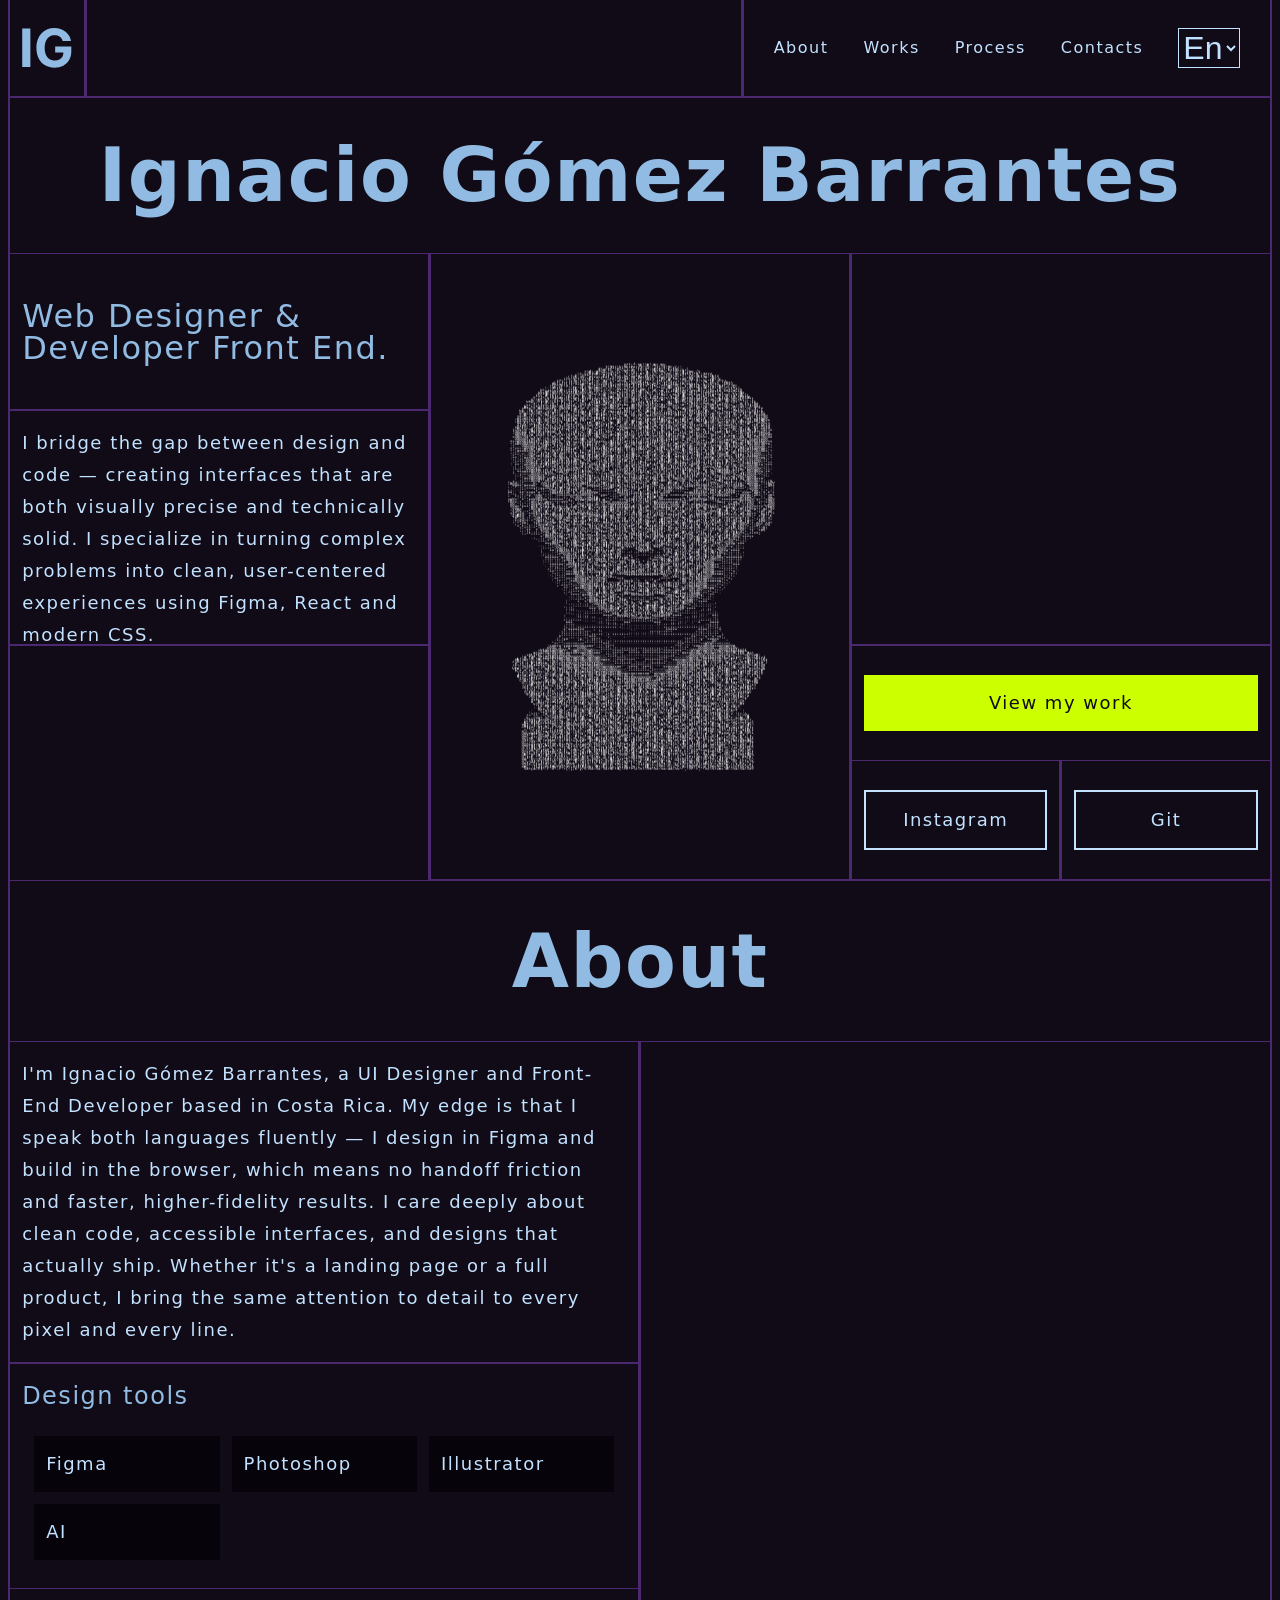
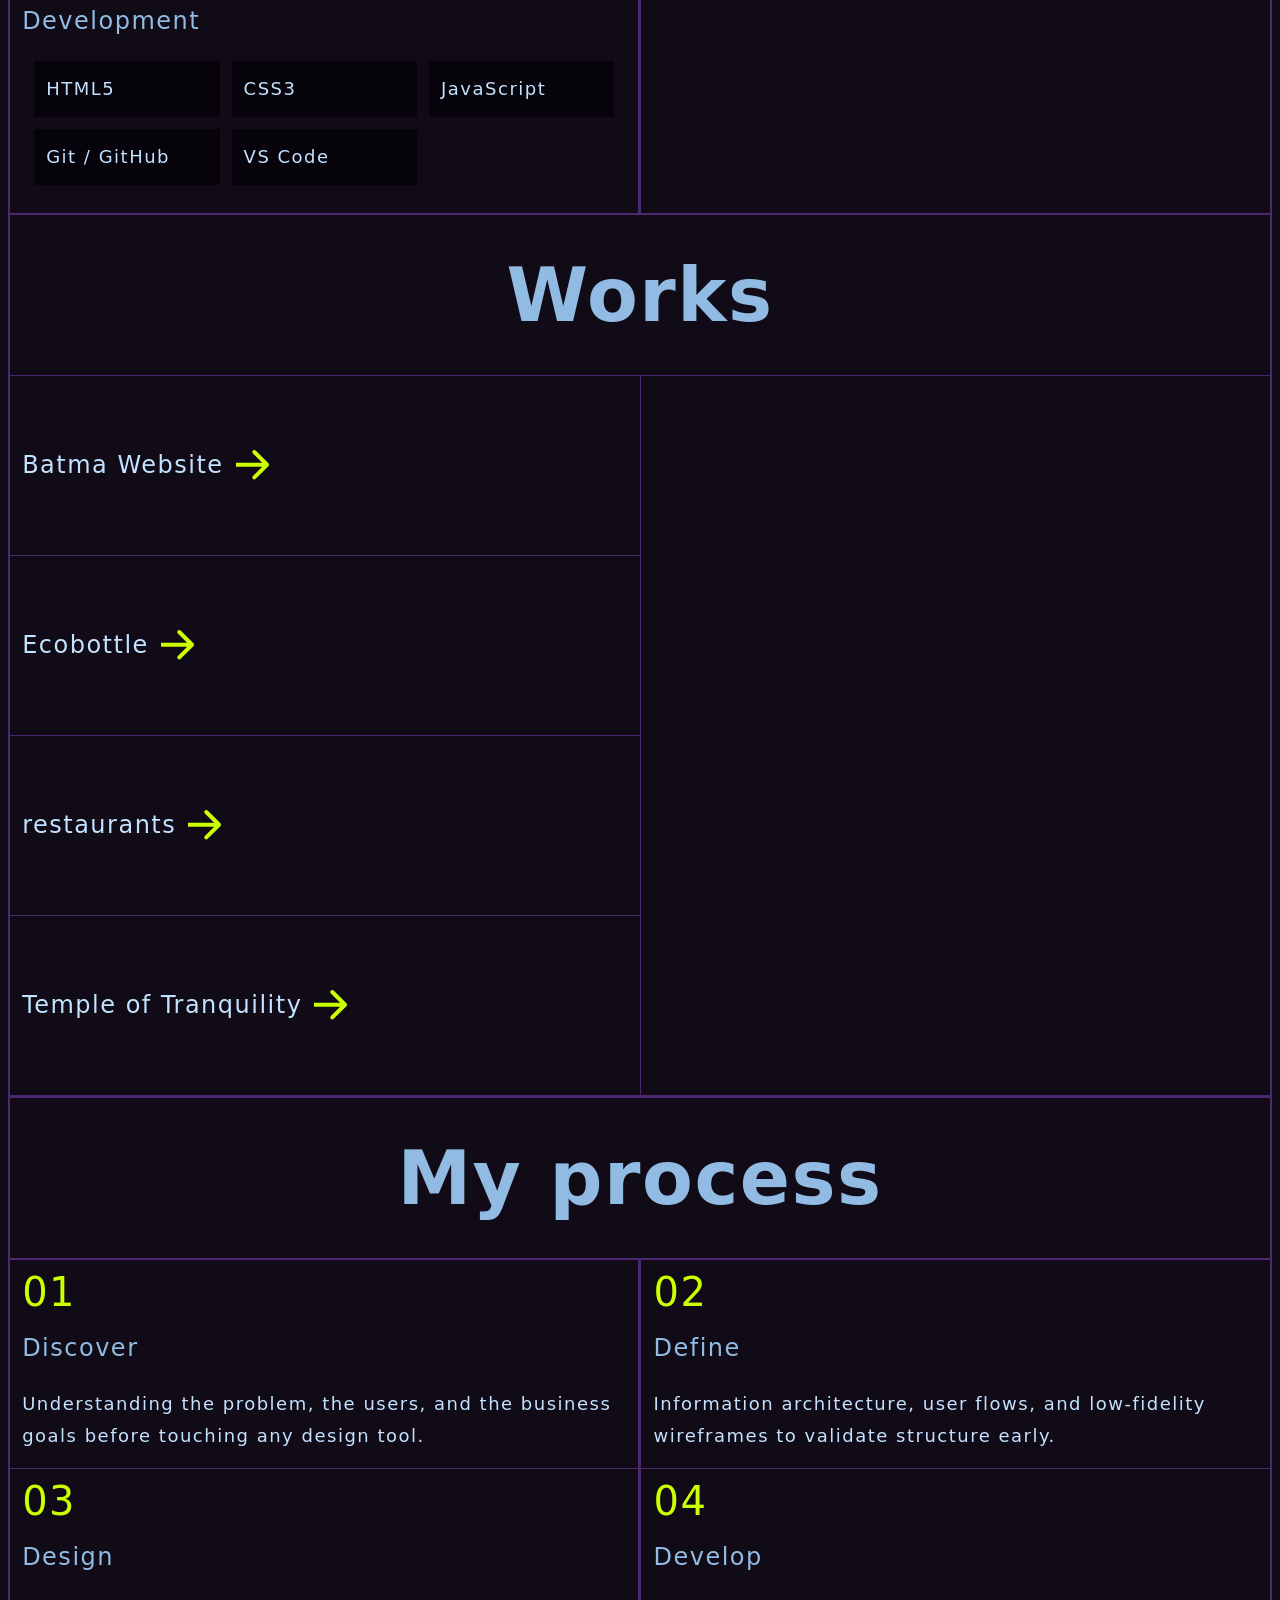
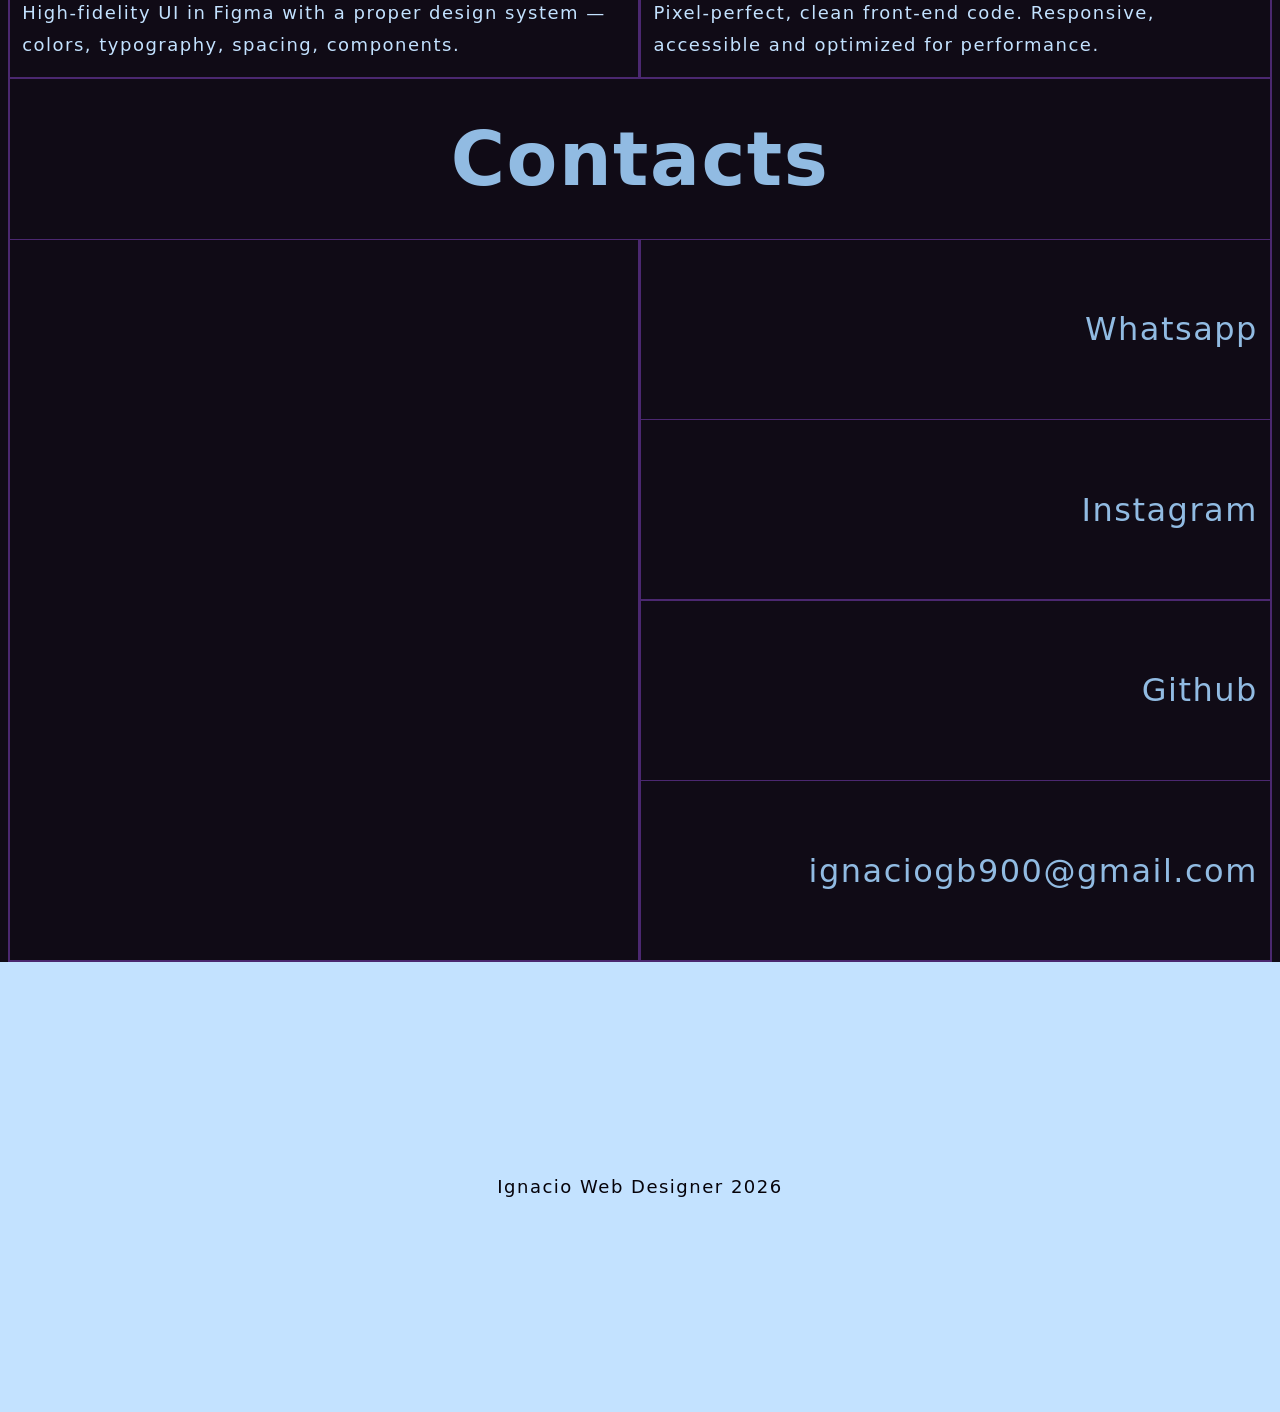
==== index.html @ 6b5d2795 "Add files via upload" ====
<!DOCTYPE html>
<html lang="en">
<head>
    <meta charset="UTF-8">
    <meta name="viewport" content="width=device-width, initial-scale=1.0">
    <link rel="stylesheet" href="./css/main.css">
    <link rel="stylesheet" href="./css/index.css">
    <script src="./js/app.js" defer></script>
    <script src="./js/canvas.js" defer></script>
    <script src="./js/translations.js" defer></script>
    <title>ignacio</title>
</head>
<body>
    <main>
        <header>
            <nav class="flex flex-row">
                <a href="index.html" class="backgroundDark"><img src="./img/logo.svg" alt="logo de Ignacio" width="50px" height="40px"></a>
                <input type="checkbox" name="hanburger" id="hamburger">
                <div class="backgroundDark"></div>
                <label for="hamburger" id="manu-hamburger" class="backgroundDark flex flex-colum">
                    <div class="bar"></div>
                    <div class="bar"></div>
                    <div class="bar"></div>
                </label>
                <ul class="navContent backgroundDark">
                    <li><a href="#about" class="text" data-i18n="nav-about">About</a></li>
                    <li><a href="#works" class="text" data-i18n="nav-works">Works</a></li>
                    <li><a href="#process" class="text" data-i18n="nav-process">Process</a></li>
                    <li><a href="#contacts" class="text" data-i18n="nav-contacts">Contacts</a></li>
                    <li>
                        <label for="languageSelect">
                            <select name="languageSelect" id="languageSelect">
                                <option value="EN" class="text">En</option>
                                <option value="ES" class="text">Es</option>
                            </select>
                        </label>
                    </li>
                </ul>
            </nav>
            <article>
                <h1 class="title backgroundDark" data-i18n="hero-title">Ignacio Gómez Barrantes</h1>
                <h2 class="subTitle backgroundDark" data-i18n="hero-sub">Web Designer & Developer Front End.</h2>
                <p class="text backgroundDark display-none" data-i18n="hero-p">I bridge the gap between design and code — creating interfaces that are both visually precise and technically solid. I specialize in turning complex problems into clean, user-centered experiences using Figma, React and modern CSS.</p>
                <div class="backgroundDark contentCanvas">
                    <canvas id="canvas" width="500" height="300"></canvas>
                </div>
                <div class="spacewhiteOne backgroundDark"></div>
                <div class="spacewhiteTwo backgroundDark"></div>
                <ul class="grid grid-colum" id="button-header">
                    <li class="backgroundDark" id="button-main"><a href="#works" class="buttonMAin text" data-i18n="btn-work">View my work</a></li>
                    <li class="backgroundDark"><a href="https://www.instagram.com/ignaciod.web/" class="buttonSecon text">Instagram</a></li>
                    <li class="backgroundDark"><a href="https://github.com/IgnacioGB00" class="buttonSecon text">Git</a></li>
                </ul>
            </article>
        </header>

        <section id="about" class="sectionContent">
            <h2 class="backgroundDark title" data-i18n="about-title">About</h2>
            <div class="backgroundDark contentCanvas"></div>
            <p class="backgroundDark text" data-i18n="about-p">I'm Ignacio Gómez Barrantes, a UI Designer and Front-End Developer based in Costa Rica. My edge is that I speak both languages fluently — I design in Figma and build in the browser, which means no handoff friction and faster, higher-fidelity results.
                <br><br>
                I care deeply about clean code, accessible interfaces, and designs that actually ship. Whether it's a landing page or a full product, I bring the same attention to detail to every pixel and every line.</p>
            <article class="backgroundDark">
                <h3 class="subTitle" data-i18n="design-title">Design tools</h3>
                <ul class="tools">
                    <li class="text">Figma</li>
                    <li class="text">Photoshop</li>
                    <li class="text">Illustrator</li>
                    <li class="text">AI</li>
                </ul>
            </article>
            <article class="backgroundDark">
                <h3 class="subTitle" data-i18n="dev-title">Development</h3>
                <ul class="development">
                    <li class="text">HTML5</li>
                    <li class="text">CSS3</li>
                    <li class="text">JavaScript</li>
                    <li class="text">Git / GitHub</li>
                    <li class="text">VS Code</li>
                </ul>
            </article>
        </section>

        <section id="works" class="sectionContent">
            <h2 class="backgroundDark title" data-i18n="works-title">Works</h2>
            <div class="backgroundDark contentCanvas"></div>
            <ul class="list-works flex flex-row">
                <li class="backgroundDark" data-work="batman"><a href="./works/batman.html" class="subTitle">Batma Website <img src="./img/Arrow.svg" alt="Arrow"></a></li>
                <li class="backgroundDark" data-work="ecobottle"><a href="./works/ecobottle.html" class="subTitle">Ecobottle <img src="./img/Arrow.svg" alt="Arrow"></a></li>
                <li class="backgroundDark" data-work="cafe"><a href="./works/encuetroCafe.html" class="subTitle">restaurants <img src="./img/Arrow.svg" alt="Arrow"></a></li>
                <li class="backgroundDark" data-work="temple"><a href="./works/Temple.html" class="subTitle">Temple of Tranquility <img src="./img/Arrow.svg" alt="Arrow"></a></li>
            </ul>
        </section>

        <section id="process" class="sectionContent">
            <h2 class="title backgroundDark" data-i18n="process-title">My process</h2>
            <article class="backgroundDark flex flex-colum">
                <p class="numberColor">01</p>
                <h3 class="subTitle" data-i18n="p01-title">Discover</h3>
                <p class="text" data-i18n="p01-text">Understanding the problem, the users, and the business goals before touching any design tool.</p>
            </article>
            <article class="backgroundDark flex flex-colum">
                <p class="numberColor">02</p>
                <h3 class="subTitle" data-i18n="p02-title">Define</h3>
                <p class="text" data-i18n="p02-text">Information architecture, user flows, and low-fidelity wireframes to validate structure early.</p>
            </article>
            <article class="backgroundDark flex flex-colum">
                <p class="numberColor">03</p>
                <h3 class="subTitle" data-i18n="p03-title">Design</h3>
                <p class="text" data-i18n="p03-text">High-fidelity UI in Figma with a proper design system — colors, typography, spacing, components.</p>
            </article>
            <article class="backgroundDark flex flex-colum">
                <p class="numberColor">04</p>
                <h3 class="subTitle" data-i18n="p04-title">Develop</h3>
                <p class="text" data-i18n="p04-text">Pixel-perfect, clean front-end code. Responsive, accessible and optimized for performance.</p>
            </article>
        </section>

        <section id="contacts" class="sectionContent">
            <h2 class="backgroundDark title" data-i18n="contacts-title">Contacts</h2>
            <div class="backgroundDark contentCanvas"></div>
            <ul class="contacts">
                <li class="backgroundDark"><a href="https://wa.me/50664033299" class="subTitle">Whatsapp</a></li>
                <li class="backgroundDark"><a href="https://www.instagram.com/ignaciod.web/" class="subTitle">Instagram</a></li>
                <li class="backgroundDark"><a href="https://github.com/IgnacioGB00" class="subTitle">Github</a></li>
                <li class="backgroundDark"><a href="mailto:ignaciogb900@gmail.com" class="subTitle">ignaciogb900@gmail.com</a></li>
            </ul>
        </section>
    </main>
    <footer class="flex flex-colum">
        <p class="text" data-i18n="footer">Ignacio Web Designer 2026</p>
    </footer>
</body>
</html>
---- css/main.css ----
:root {
  /* ─── Colores ─────────────────────────────── */
  --color-bg-primary:     #100B16;
   --color-bg-list:     #06030a;
  --color-bg-secondary:   #4B2870;
  --color-btn-primary:    #CCFF00;
  --color-btn-secondary:  #C3E2FF;
  --color-text:           #C3E2FF;
  --color-heading:        #91BBE2;

  /* ─── Espaciado (escala 4px base) ────────── */
  --space-1:   1.5px;
  --space-2:   8px;
  --space-3:   12px;
  --space-4:   16px;
  --space-5:   24px;
  --space-6:   32px;
  --space-7:   48px;
  --space-8:   64px;
  --space-9:   96px;
  --space-10:  128px;

  /* ─── Tipografía — tamaños ────────────────── */
  --font-size-xs:   11px;
  --font-size-sm:   13px;
  --font-size-base: 16px;
  --font-size-md:   18px;
  --font-size-lg:   24px;
  --font-size-xl:   32px;
  --font-size-2xl:  40px;
  --font-size-3xl:  74px;

  /* ─── Tipografía — pesos ──────────────────── */
  --font-weight-regular: 400;
  --font-weight-medium:  500;
  --font-weight-bold:    700;

  /* ─── Tipografía — interlineado ───────────── */
  --line-height-tight:  1.2;
  --line-height-normal: 1.5;
  --line-height-loose:  1.75;

  /* ─── Bordes redondeados ──────────────────── */
  --border-radius-sm:   4px;
  --border-radius-md:   8px;
  --border-radius-lg:   16px;
  --border-radius-full: 9999px;
}

*{
    padding: 0;
    margin: 0;
    box-sizing: border-box;
    scroll-behavior: smooth;
}

body{
    background: var(--color-bg-primary);
    
}

main{
    background: var(--color-bg-secondary);
    margin: 0 var(--space-2);
    display: flex;
    flex-direction: column;
}
/* Nav links */
.navContent a {
    position: relative;
    text-decoration: none;
}

.navContent a::after {
    content: '';
    position: absolute;
    bottom: -2px;
    left: 0;
    width: 0;
    height: 1px;
   background-color: var(--color-btn-primary);
    transition: width 0.3s ease;
}

.navContent a:hover::after {
    width: 100%;
}

/* Works */
.list-works a,
.list-one a,
.list-two a {
    position: relative;
    text-decoration: none;
}

.list-works a::after,
.list-one a::after,
.list-two a::after {
    content: '';
    position: absolute;
    bottom: -2px;
    left: 0;
    width: 0;
    height: 1px;
    background-color: var(--color-btn-primary);
    transition: width 0.3s ease;
}

.list-works a:hover::after,
.list-one a:hover::after,
.list-two a:hover::after {
    width: 100%;
}

/* Contacts */
.contacts a {
    position: relative;
    text-decoration: none;
}

.contacts a::after {
    content: '';
    position: absolute;
    bottom: -2px;
    left: 0;
    width: 0;
    height: 1px;
    background-color: var(--color-btn-primary);
    transition: width 0.3s ease;
}

.contacts a:hover::after {
    width: 100%;
}
header, .sectionContent{
    width: 99.9%;
    margin:auto;
}
.backgroundDark{
    background: var(--color-bg-primary);
    margin:0 var(--space-1) var(--space-1) var(--space-1);
    padding: var(--space-4) var(--space-3);
}
section h2{
    display: flex;
    justify-content: center;
}
.flex{
    display: flex;
}

.flex-row{
    flex-direction: row;
    align-items: stretch;
    justify-content: space-between;
}

.flex-colum{
    flex-direction: column;
}
.text, .title, .subTitle, .numberColor{
    line-height: var(--space-6);
    letter-spacing: var(--space-1);
    font-family: system-ui, -apple-system, BlinkMacSystemFont, 'Segoe UI', Roboto, Oxygen, Ubuntu, Cantarell, 'Open Sans', 'Helvetica Neue', sans-serif;
}

.text{
    color: var(--color-text);
    font-size: var(--font-size-md);
}
.title, .subTitle{
    color: var(--color-heading);
}

.title{
    font-size: var(--font-size-xl);
}
 .subTitle{
    font-size: var(--font-size-lg);
    font-weight: var(--font-weight-medium);
}
.numberColor{
    color: var(--color-btn-primary);
    font-size: var(--font-size-2xl);
    font-weight: var(--font-weight-medium);
    
}

.grid{
    display: grid;
}
.buttonMAin {
    background: var(--color-btn-primary);
    padding: var(--space-3);
    color: var(--color-bg-primary);
    font-weight: var(--font-weight-medium);
    transition: background 0.3s ease, color 0.3s ease;
}

.buttonMAin:hover {
    background: transparent;
    color: var(--color-btn-primary);
    outline: 2px solid var(--color-btn-primary);
}

.buttonSecon {
    border: var(--color-btn-secondary) 2px solid;
    padding: var(--space-3);
    width: 100%;
    display: flex;
    align-items: center;
    justify-content: center;
    font-weight: var(--font-weight-medium);
    transition: background 0.3s ease, color 0.3s ease, border-color 0.3s ease;
}

.buttonSecon:hover {
    background: var(--color-btn-primary);
    color: var(--color-bg-primary);
    border-color: var(--color-btn-primary);
}

nav{
    div{
        width: 100%;
    }
     & label{
        width: 25%;
    }
}

#manu-hamburger{
    position: relative;
    z-index: 2;
    gap: var(--space-2);
    width: 100px;
}
.bar{
    width: 100%;
    height: 7px;
    background: var(--color-bg-secondary) !important;
}
#hamburger{
    display: none;
}


.navContent{
    position: fixed;
    left: 150%;
    transition: ease 0.5s;
    width: 80%;
    height: 100%;
    z-index: 15;
    
    li{
        a{
            font-size: var(--font-size-xl);
            padding: var(--space-4) 0;
        }
    }
}

select{
        
        font-size: var(--font-size-xl);
        border: var(--color-btn-secondary) 1px solid;
        background: transparent;
        color: var(--color-text);
        width: 100%;
    }

option{
    background: var(--color-bg-primary);
}

#hamburger:checked ~ .navContent{
    left: 0;
}

ul{
    height: auto;
    li{
        list-style: none;
        a{
            text-decoration: none;
            display: flex;
            align-items: center;
            gap: var(--space-3);
        }
    }
}


footer{
    height: 50vh;
    width: 100%;
    padding: var(--space-4);
    text-align: center;
    background-color: var(--color-btn-secondary);
    align-items: center;
    justify-content: center;
    p{
        color: var(--color-bg-list) !important;
    }
}
@media (min-width: 768px) {
         header article{
        display: grid;
        grid-template-columns: repeat(2, 1fr);
        h1{
            grid-column: 1/3;
        }
        h2{
            grid-column: 1/2;
        }
        p{
            display: flex !important;
            grid-column: 1/2;
        }
        div{
            grid-column: 2/3;
            grid-row: 2/5;
            height: 100vh;
        }
    }

   
    section{
        display: grid;
        grid-template-columns: repeat(2, 1fr);
        align-items: stretch;
        h2{
            grid-column: 1/3;
        }
    }
}

@media (min-width: 1200px) {

    #manu-hamburger{
        display: none;
    }
    .navContent{
        position: static;
        display: flex;
        align-items: center;
        flex-direction: row;
        justify-content: space-around;
        li{
            a{
                font-size: var(--font-size-base);
            }
        }
        select{
            width: 100%;
        }
    }
    
    a{
        display: flex;
        align-items: center;
        justify-content: center;
    }

    .title{
        font-size: var(--font-size-3xl);
       
    }

    .sectionContent .title{
         padding: var(--space-8) var(--space-3);
    }

    header .subTitle{
        font-size: var(--font-size-xl);
    }
    .subTitle{
        display: flex;
        align-items: center;
    }
}
---- css/index.css ----
.display-none{
    display: none;
}

#button-header{
    li{
        display: flex;
        align-items: center;
        justify-content: center;
    }
}

.spacewhiteTwo, .spacewhiteOne{
    display: none;
}

.grid-colum{
    grid-template-columns: repeat(2, 1fr);
}



#button-main{
    grid-column: 1/3;
    a{
        width: 100%;
        display: flex;
        justify-content: center;
        align-items: center;
    }
}

.contentCanvas{
    height: 450px;
    @media (min-width: 768px) {
        height: auto;
    }
}

#about{
    article{
        display: grid;
        gap: var(--space-3);
        ul{
            display: grid;
            gap: var(--space-3);
            align-items: center;
            grid-template-columns: repeat(3, 1fr);
            height: auto;
            padding: var(--space-3);

            li{
                padding: var(--space-3);
                background: var( --color-bg-list);
            }
        }
    }

}
#works{
    overflow-x: hidden;
    margin-bottom: 2px;
}
.list-works{
    overflow-x: scroll;
    li{
        width: 300px;
        a{
            height: 100%;
            color: var( --color-text);
        }
    }
}
/* Imagen que sigue el cursor — desktop */
.works-cursor-img {
  position: fixed;
  width: 260px;
  height: 160px;
  object-fit: cover;
  border-radius: 8px;
  pointer-events: none;
  opacity: 0;
  transition: opacity 0.2s ease;
  transform: translate(20px, -50%);
  z-index: 100;
}
.works-cursor-img.visible { opacity: 1; }

/* Preview expandible — mobile/tablet */
.work-preview {
  max-height: 0;
  overflow: hidden;
  transition: max-height 0.35s ease;
}
.work-preview img {
  width: 100%;
  height: 180px;
  object-fit: cover;
  border-radius: 6px;
  margin-bottom: 0.5rem;
  display: block;
}
li.open .work-preview { max-height: 220px; }

#process{
    article{
        gap: var(--space-5);
    }
}

.contacts{
    li{
        a{
            display: grid;
            align-items: center;
            justify-items: center;
        }
    }
}

@media (min-width: 768px) {

    
    #about{
        p{
            grid-column: 1/2;
            grid-row: 2/3;
        }
        div{
            grid-column: 2/3;
        }
    }

    #works{
        grid-template-columns: repeat(2, 1fr);
        align-items: stretch;
        .list-works{
            overflow-x: hidden;
            flex-direction: column;
            height: 80vh;
            width: 100%;
            li{
                width: 100%;
                height: 100%;
                display: flex;
                align-items: start;
            }
        }
        h2{
            grid-column: 1/4;
        }
        div{
            grid-column: 2/3;
            grid-row: 2/4;
        }
    }

    .display-none, .contacts{
            li{
                height: 100%;
                display: flex;
                align-items: center;
                justify-content: center;
                a{
                    justify-content: center;
                }
            }
        }

         .contacts{
            display: flex;
            flex-direction: column;
            li{
                height: 10vh;
                display: flex;
                align-items: center;
                justify-content: end;
                a{
                    justify-content: center;
                    text-align: end;
                }
            }
        }
}

@media (min-width: 1200px) {

     header article{
        display: grid;
        grid-template-columns: repeat(3, 1fr);
        grid-template-rows: 20% 20% 30% 30%;
        align-items: stretch;
         height: 87vh;
        h1{
            grid-column: 1/4;
            display: flex;
            align-items: center;
            justify-content: center;
            padding: var(--space-3);
        }
        h2{
            grid-column: 1/2;
        }
        p{
            display: flex !important;
            grid-column: 1/2;
        }
       .contentCanvas{
            grid-column: 2/3;
            grid-row: 2/5;
        }
        ul{
            grid-column: 3/4;
            grid-row: 4/5;
        }
        .spacewhiteOne{
            grid-column: 1/2;
            grid-row: 4/5;
            height: 99.6%;
        }
        .spacewhiteTwo{
            grid-column: 3/4;
            grid-row: 2/4;
            height: 99.6%;
        }
    }
    
    .spacewhiteTwo, .spacewhiteOne{
        display: block;
    }  
   header .contentCanvas{
        height: auto;
        z-index: 0;
       
    }

    #about{
        article{
            grid-column: 1/2;
        }
        p{
            height: auto;
        }
        div{
            grid-row: 2/5;
        }
    }

    #contacts{
        div{
            height: 80vh;
        }
    }
     .contacts{
        li{
            height: 100%;
            a{
                font-size: var( --font-size-xl);
            }
        }
     }
}
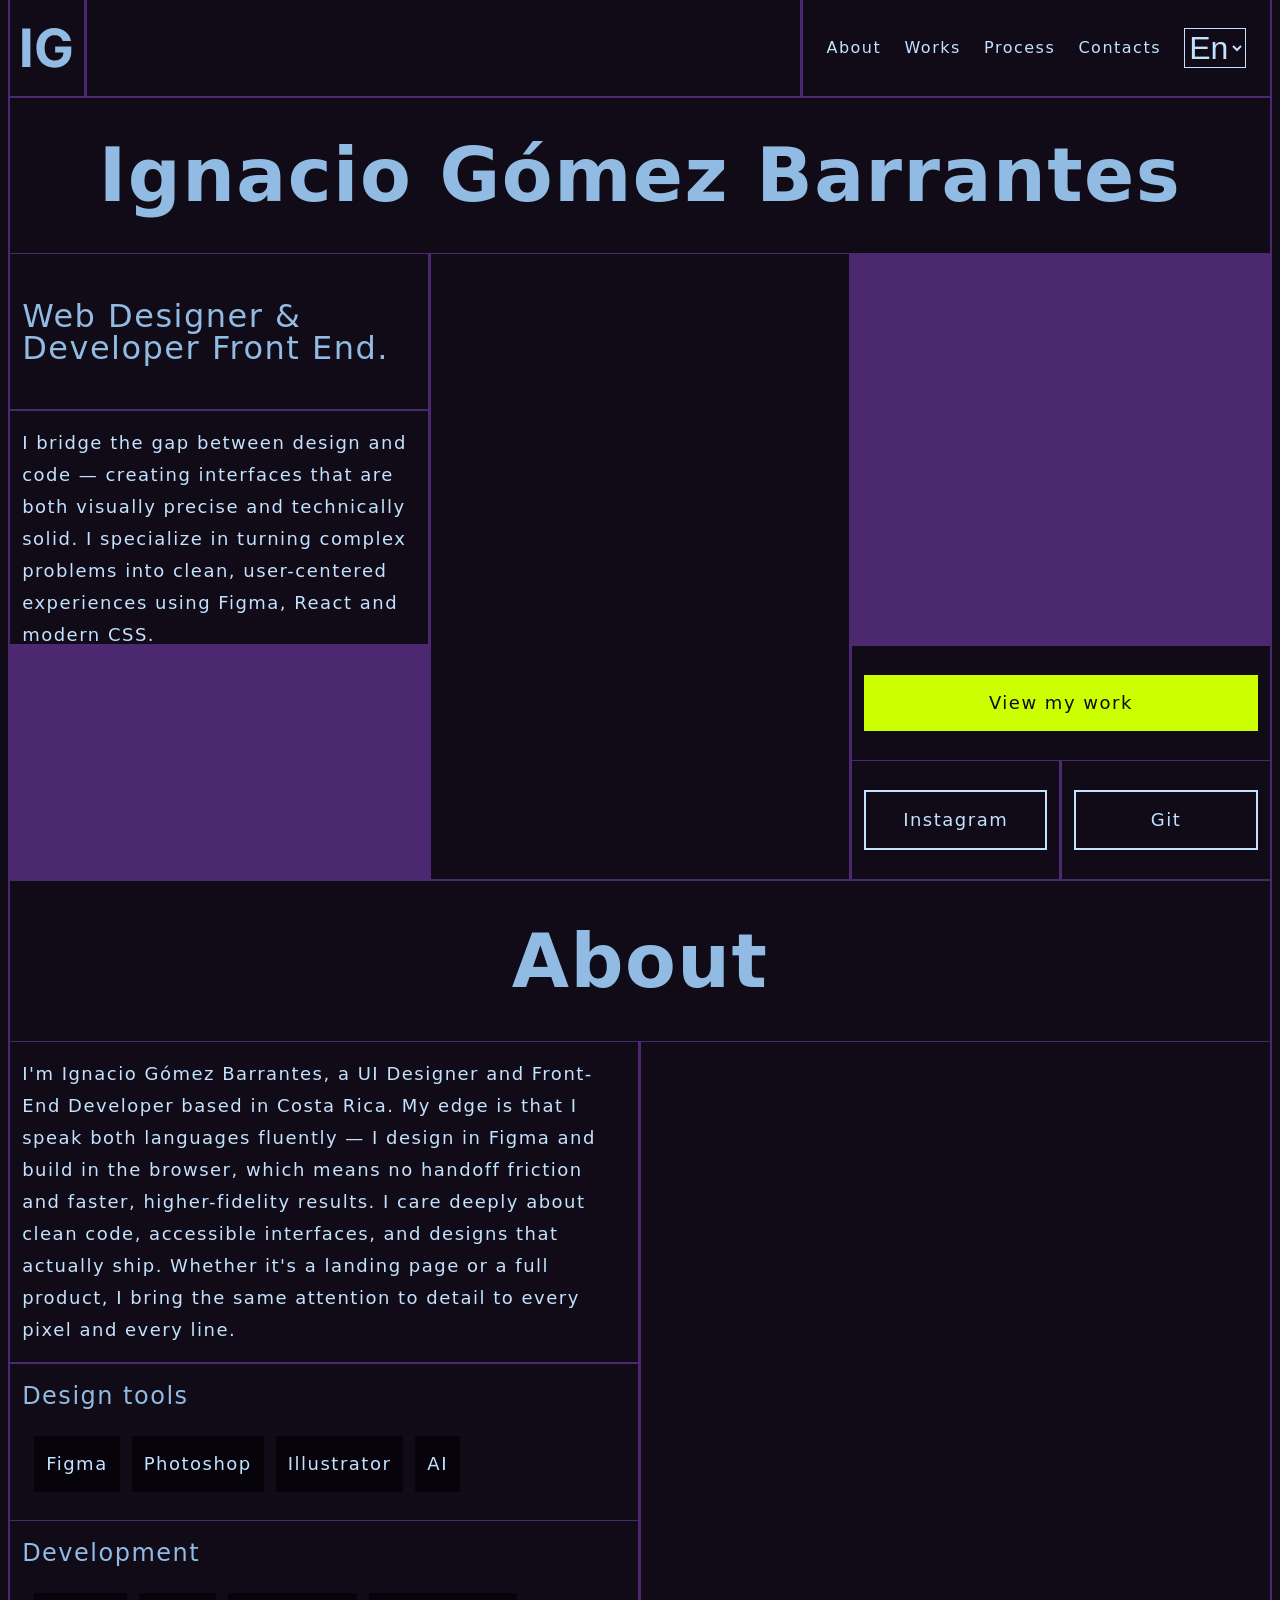
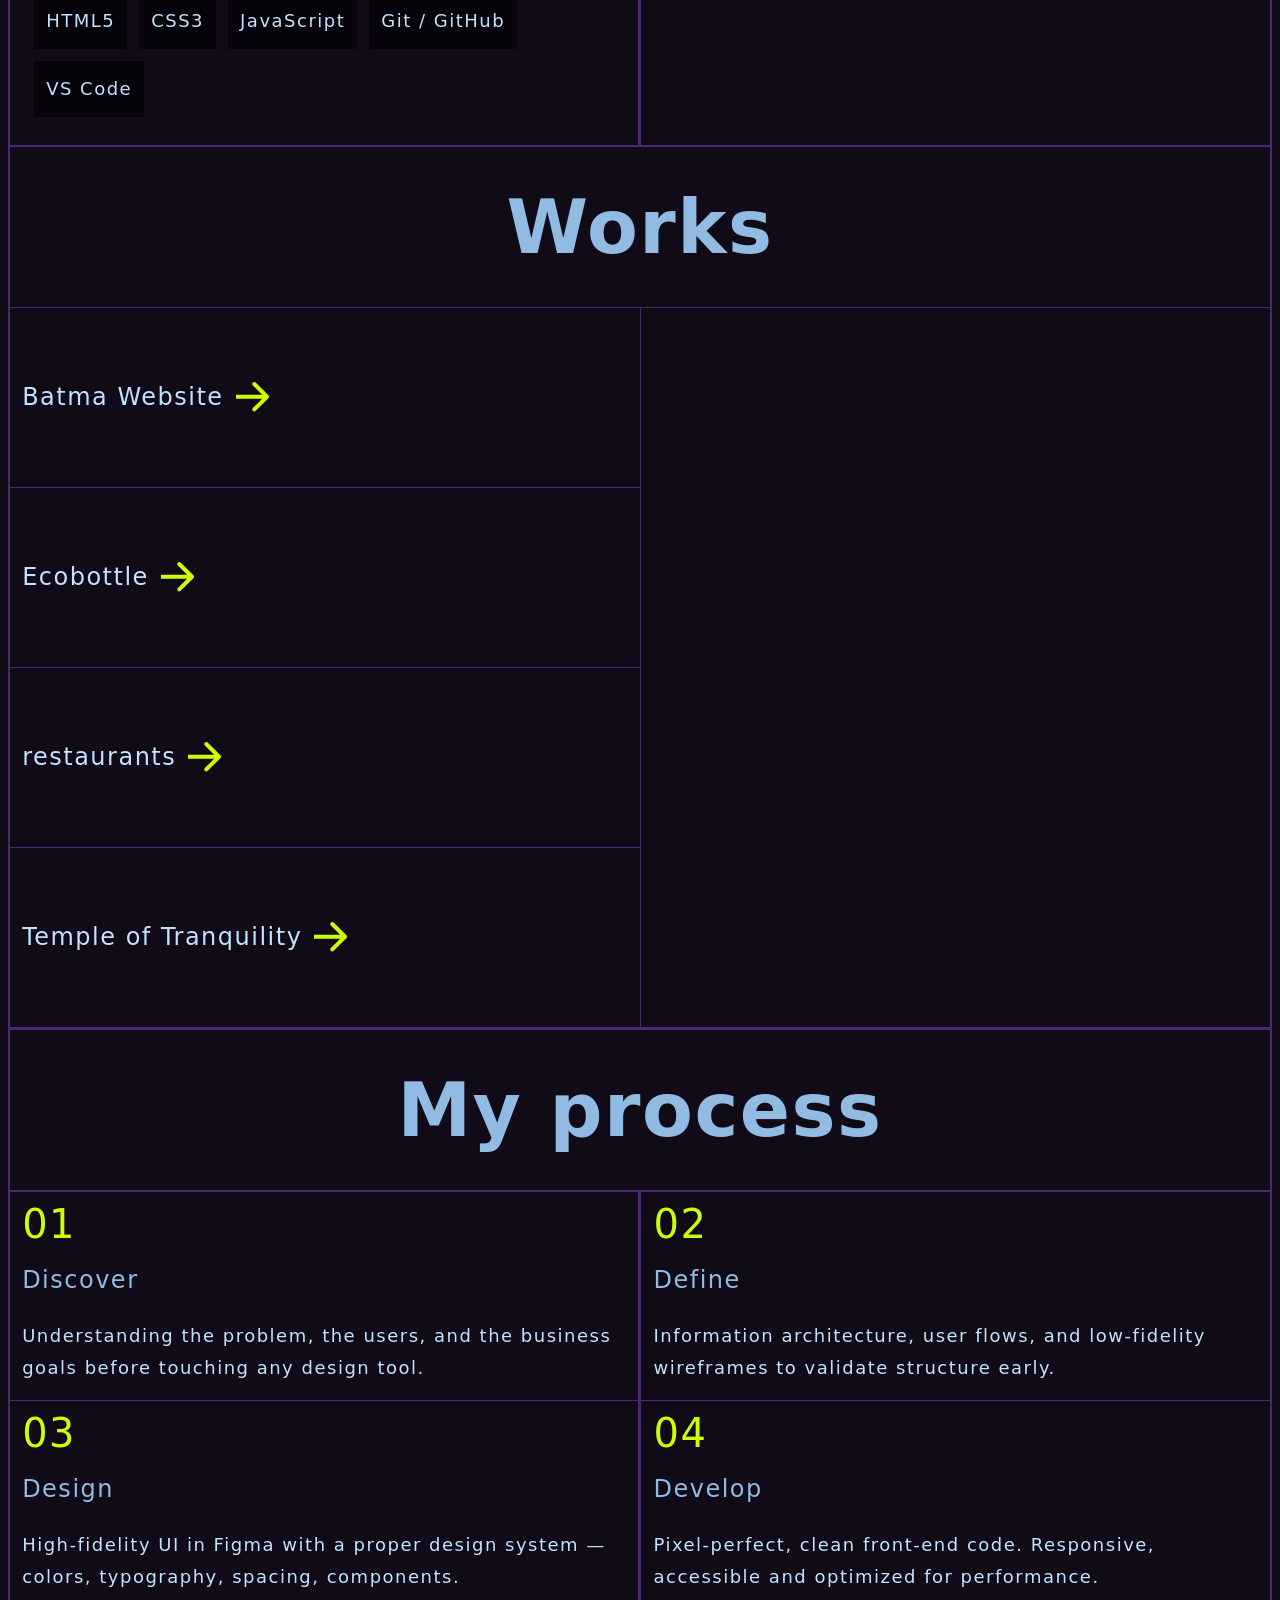
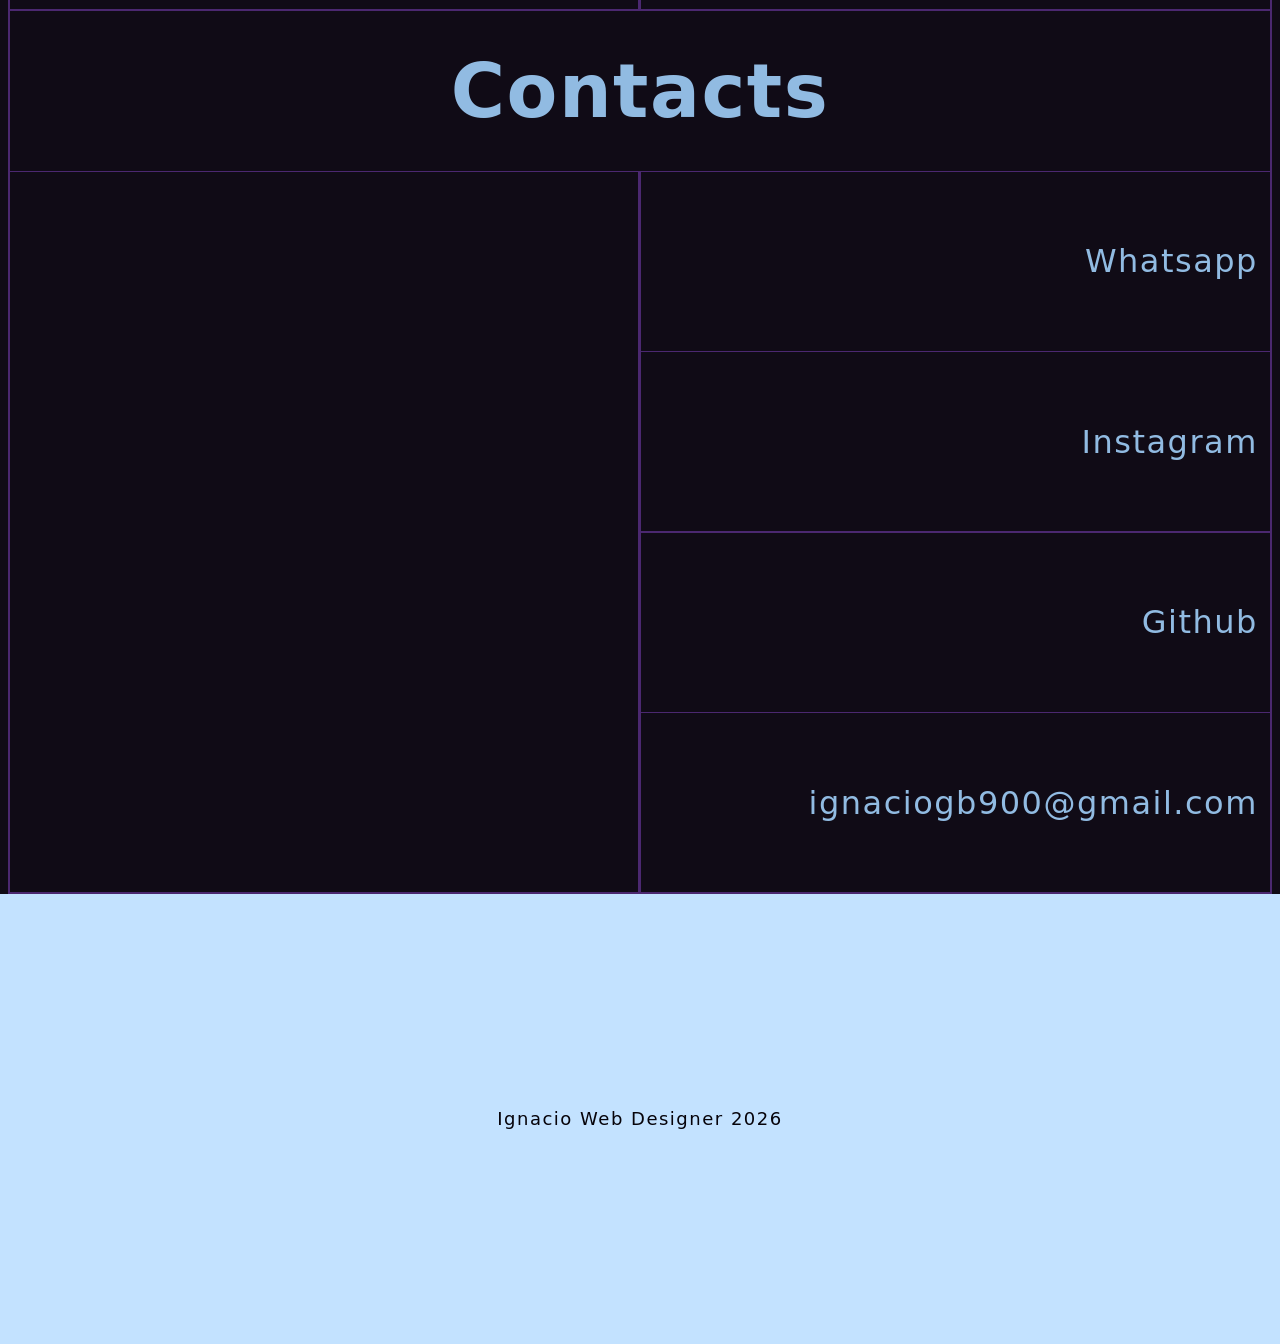
==== commit 91d1fd97: "Update index.html" ====
--- a/index.html
+++ b/index.html
@@ -44,8 +44,6 @@
                 <div class="backgroundDark contentCanvas">
                     <canvas id="canvas" width="500" height="300"></canvas>
                 </div>
-                <div class="spacewhiteOne backgroundDark"></div>
-                <div class="spacewhiteTwo backgroundDark"></div>
                 <ul class="grid grid-colum" id="button-header">
                     <li class="backgroundDark" id="button-main"><a href="#works" class="buttonMAin text" data-i18n="btn-work">View my work</a></li>
                     <li class="backgroundDark"><a href="https://www.instagram.com/ignaciod.web/" class="buttonSecon text">Instagram</a></li>
--- a/css/main.css
+++ b/css/main.css
@@ -250,7 +250,7 @@
     position: fixed;
     left: 150%;
     transition: ease 0.5s;
-    width: 80%;
+    width: 65%;
     height: 100%;
     z-index: 15;
     
@@ -380,4 +380,4 @@
         display: flex;
         align-items: center;
     }
-}+}
--- a/css/index.css
+++ b/css/index.css
@@ -42,12 +42,13 @@
         display: grid;
         gap: var(--space-3);
         ul{
-            display: grid;
+            display: flex;
+            flex-wrap: wrap;
             gap: var(--space-3);
             align-items: center;
-            grid-template-columns: repeat(3, 1fr);
             height: auto;
             padding: var(--space-3);
+            width: 100%;
 
             li{
                 padding: var(--space-3);
@@ -259,4 +260,4 @@
             }
         }
      }
-}+}
